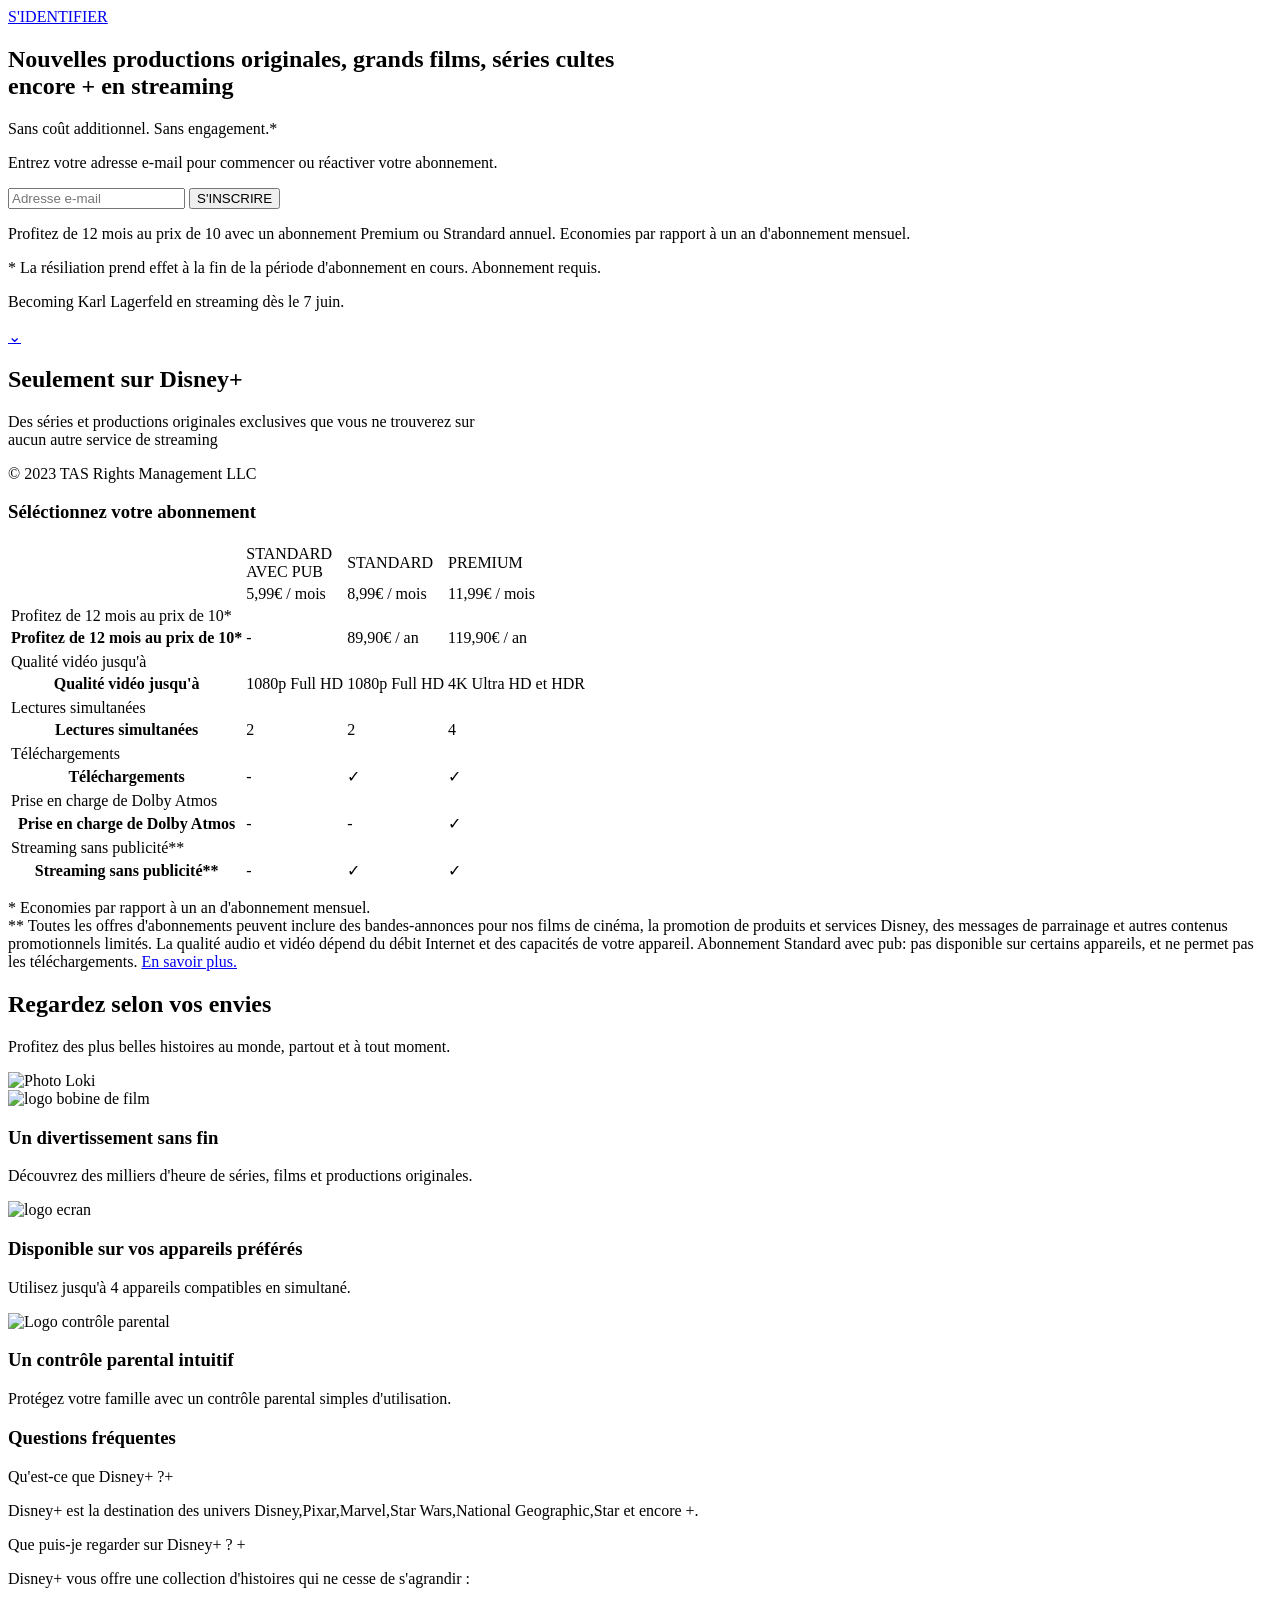
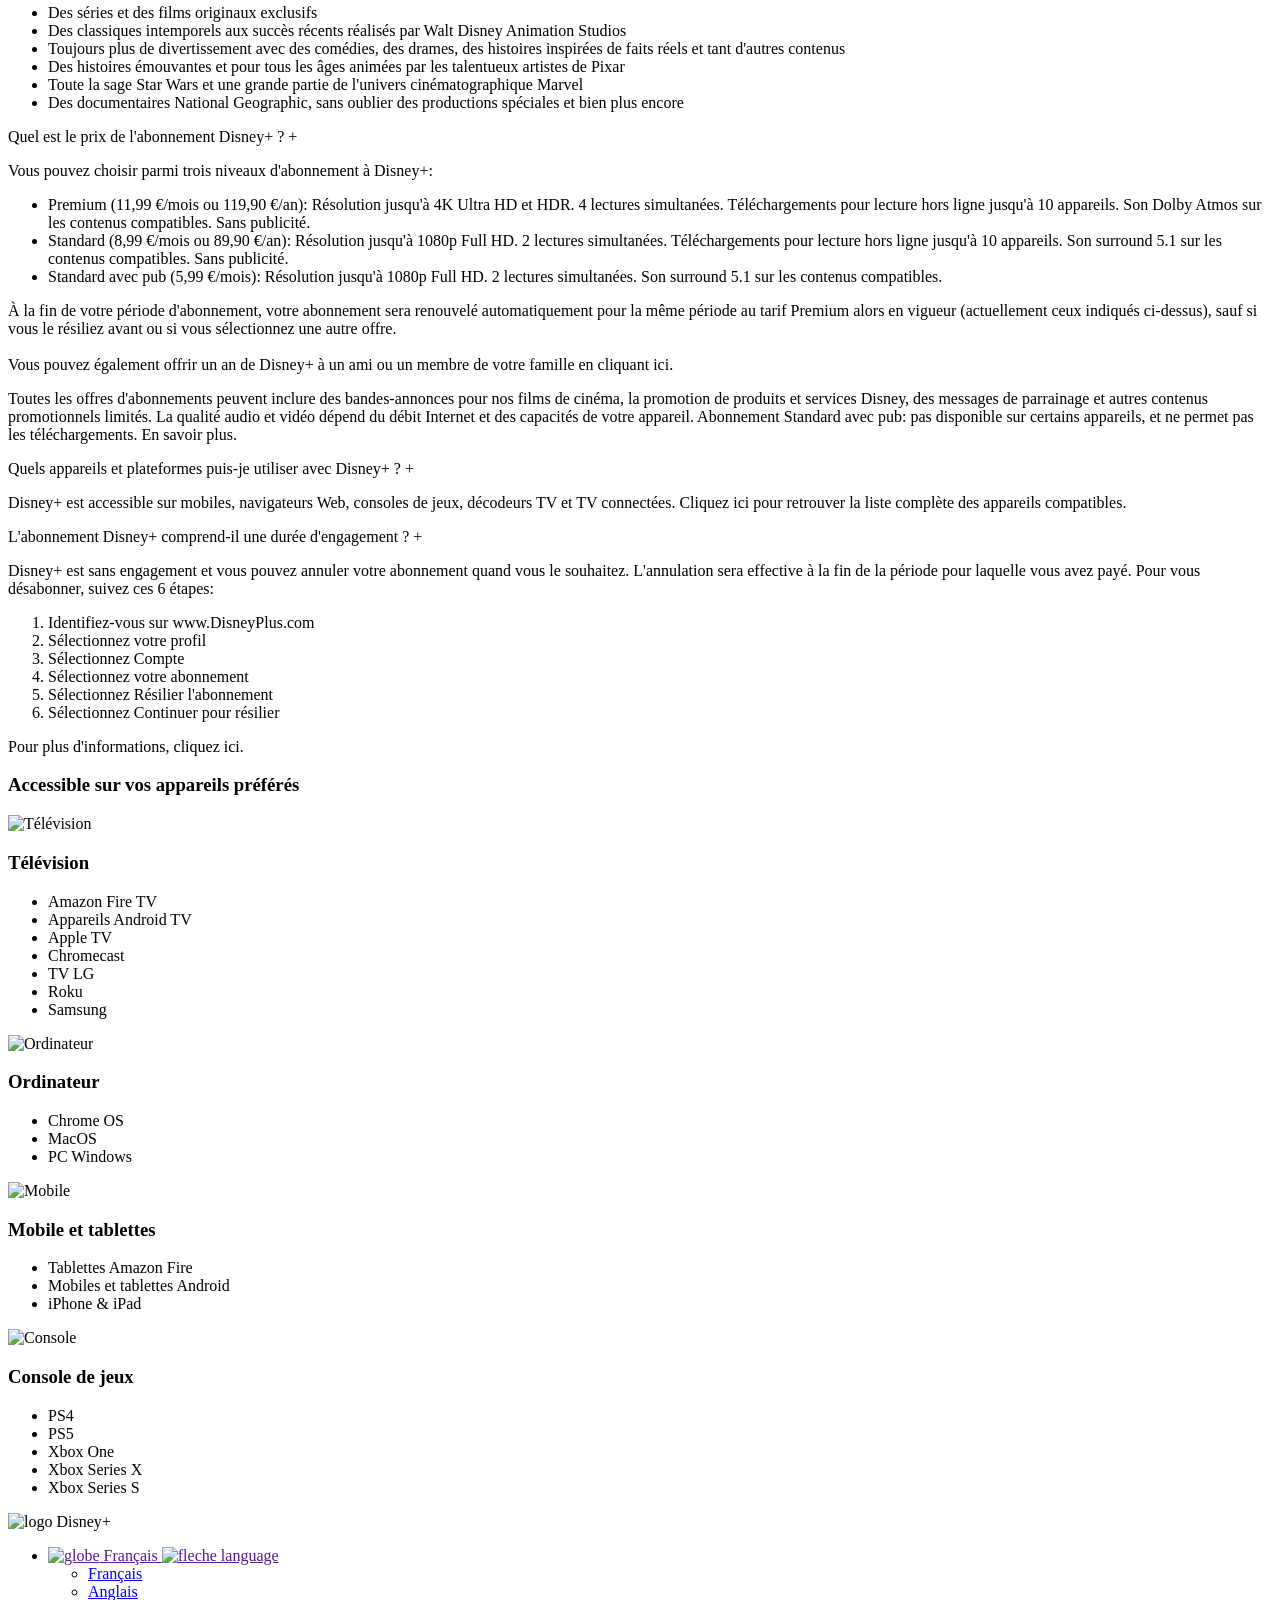
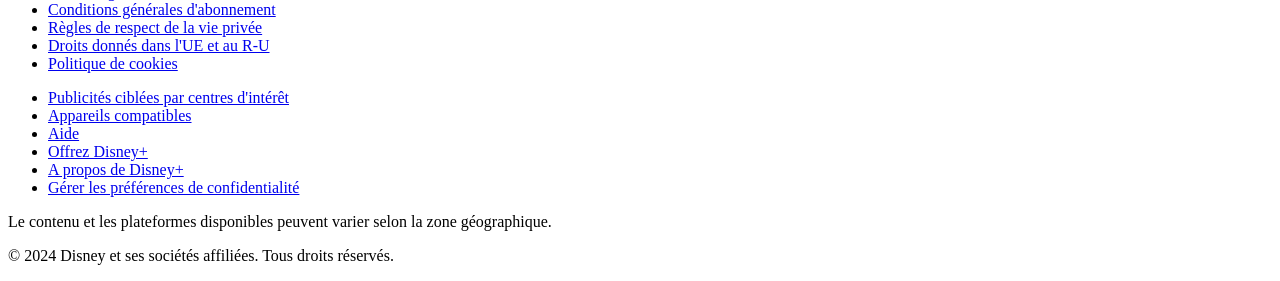
==== index.html @ 27bd2e07 "Add files via upload" ====
<!DOCTYPE html>
<html lang="fr">

<head>
    <meta charset="UTF-8">
    <meta name="viewport" content="width=device-width, initial-scale=1.0">
    <link rel="stylesheet" href="./css/normalize.css">
    <link rel="stylesheet" href="./css/style.css">
    <link rel="icon" href="./img/favicon-v2.ico" type="image/x-icon">
    <title>Disney+</title>
</head>

<body>
    <!-- ========================================
         SECTION PAGE D'ACCUEIL
         ======================================== -->
    <section class="page_accueil">
        <header class="header_disney">
            <a href="https://www.disneyplus.com/identity/login/enter-email" class="btn_identification">S'IDENTIFIER</a>
        </header>
        <div class="texte_central">
            <h1>Nouvelles productions originales, grands films, séries cultes <br> encore + en streaming</h1>
            <p class="engagement">Sans coût additionnel. Sans engagement.*</p>
            <p class="instruction">Entrez votre adresse e-mail pour commencer ou réactiver votre abonnement.</p>
            <form class="formulaire">
                <input type="email" name="champ_mail" id="id_mail" placeholder="Adresse e-mail" required>
                <button type="submit" class="btn_incription">S'INSCRIRE</button>
            </form>
            <p class="offre">Profitez de 12 mois au prix de 10 avec un abonnement Premium ou Strandard annuel.
                Economies
                par
                rapport à un an d'abonnement mensuel.</p>
            <div>
                <p class="note_bas">* La résiliation prend effet à la fin de la période d'abonnement en cours.
                    Abonnement requis.</p>
                <p class="note_bas">Becoming Karl Lagerfeld en streaming dès le 7 juin.</p>
            </div>

            <div class="fleche"><a href="#disney">⌄</a></div>
        </div>

    </section>

    <!-- ========================================
         SECTION DISNEY
         ======================================== -->
    <section class="section_disney" id="disney">
        <div class="div_disney">
            <h2>Seulement sur Disney+</h2>
            <p class="text_disney">Des séries et productions originales exclusives que vous ne trouverez sur <br>aucun
                autre
                service de
                streaming</p>
            <p class="copy">© 2023 TAS Rights Management LLC</p>
            <p class="img_tel"></p>
        </div>
    </section>

    <!-- ========================================
         SECTION ABONNEMENTS
         ======================================== -->
    <section class="abonnement">
        <div class="container_abonnement">
            <h3 class="titre_abonnement">Séléctionnez votre abonnement</h3>
            <div class="tableau_abonnement">
                <table>
                    <tbody>
                        <tr class="bouton_tel">
                            <th></th>
                            <td>STANDARD <br> AVEC PUB</td>
                            <td>STANDARD</td>
                            <td class="pre fin">PREMIUM</td>
                        </tr>
                        <tr class="prix_tel">
                            <th></th>
                            <td>5,99€ / mois</td>
                            <td>8,99€ / mois</td>
                            <td>11,99€ / mois</td>
                        </tr>
                        <tr class="text_abo_tel">
                            <td colspan="3">Profitez de 12 mois au prix de 10*</td>
                        </tr>
                        <tr>
                            <th>Profitez de 12 mois au prix de 10*</th>
                            <td class="trait">-</td>
                            <td class="prix">89,90€ / an</td>
                            <td class="prix fin">119,90€ / an</td>
                        </tr>

                        <tr>
                        <tr class="text_abo_tel">
                            <td colspan="3">Qualité vidéo jusqu'à</td>
                        </tr>
                        <th>Qualité vidéo jusqu'à</th>
                        <td>1080p Full HD</td>
                        <td>1080p Full HD</td>
                        <td class="fin">4K Ultra HD et HDR</td>
                        </tr>
                        <tr>
                        <tr class="text_abo_tel">
                            <td colspan="3">Lectures simultanées</td>
                        </tr>
                        <th>Lectures simultanées</th>
                        <td>2</td>
                        <td>2</td>
                        <td class="fin">4</td>
                        </tr>
                        <tr>
                        <tr class="text_abo_tel">
                            <td colspan="3">Téléchargements</td>
                        </tr>
                        <th>Téléchargements</th>
                        <td class="trait">-</td>
                        <td class="coche">✓</td>
                        <td class="coche fin">✓</td>
                        </tr>
                        <tr>
                        <tr class="text_abo_tel">
                            <td colspan="3">Prise en charge de Dolby Atmos</td>
                        </tr>
                        <th>Prise en charge de Dolby Atmos</th>
                        <td class="trait">-</td>
                        <td class="trait">-</td>
                        <td class="coche fin">✓</td>
                        </tr>
                        <tr>
                        <tr class="text_abo_tel">
                            <td colspan="3">Streaming sans publicité**</td>
                        </tr>
                        <th>Streaming sans publicité**</th>
                        <td class="trait">-</td>
                        <td class="coche">✓</td>
                        <td class="coche fin">✓</td>
                        </tr>
                    </tbody>
                </table>
            </div>
            <div class="note_bas_tableau">
                <p>* Economies par rapport à un an d'abonnement mensuel.<br>** Toutes les offres d'abonnements peuvent
                    inclure des bandes-annonces pour nos films de cinéma, la
                    promotion de produits et services Disney, des messages de parrainage et autres contenus
                    promotionnels limités. La qualité audio et vidéo dépend du débit Internet et des capacités de votre
                    appareil. Abonnement Standard avec pub: pas disponible sur certains appareils, et ne permet pas les
                    téléchargements. <a
                        href="https://help.disneyplus.com/?utm_source=disneyplus&utm_medium=web&utm_campaign=EMEA-comp-chart&utm_content=home-page">En
                        savoir plus.</a></p>
            </div>
        </div>
    </section>

    <!-- ========================================
         SECTION PUBLICITÉ & BÉNÉFICES
         ======================================== -->
    <section class="pub">
        <h2>Regardez selon vos envies</h2>
        <p>Profitez des plus belles histoires au monde, partout et à tout moment.</p>
        <div class="image_pub"><img src="./img/original.jpeg" alt="Photo Loki"></div>
        <div class="benef_ligne">
            <div class="benef_item">
                <img src="./img/logo-bobine-film.png" alt="logo bobine de film">
                <h3>Un divertissement sans fin</h3>
                <p>Découvrez des milliers d'heure de séries, films et productions originales.</p>
            </div>
            <div class="benef_item">
                <img src="./img/logo-ecran-couleur.png" alt="logo ecran">
                <h3>Disponible sur vos appareils préférés</h3>
                <p>Utilisez jusqu'à 4 appareils compatibles en simultané.</p>
            </div>
            <div class="benef_item">
                <img src="./img/original_9.png" alt="Logo contrôle parental">
                <h3>Un contrôle parental intuitif</h3>
                <p>Protégez votre famille avec un contrôle parental simples d'utilisation.</p>
            </div>
        </div>
    </section>

    <!-- ========================================
         SECTION FAQ
         ======================================== -->
    <section class="faq">
        <h3>Questions fréquentes</h3>
        <div class="contenu_faq">
            <div class="faq_item">
                <p class="faq_question">Qu'est-ce que Disney+ ?<span class="icon">+</span></p>
                <div class="faq_reponse">
                    <p>Disney+ est la destination des univers Disney,Pixar,Marvel,Star Wars,National
                        Geographic,Star et encore +.</p>
                </div>
            </div>
            <div class="faq_item">
                <p class="faq_question">Que puis-je regarder sur Disney+ ? <span class="icon">+</span></p>
                <div class="faq_reponse">
                    <p>Disney+ vous offre une collection d'histoires qui ne cesse de s'agrandir :</p>
                    <ul>
                        <li>Des séries et des films originaux exclusifs</li>
                        <li>Des classiques intemporels aux succès récents réalisés par Walt Disney Animation Studios
                        </li>
                        <li>Toujours plus de divertissement avec des comédies, des drames, des histoires inspirées de
                            faits
                            réels et tant d'autres contenus</li>
                        <li>Des histoires émouvantes et pour tous les âges animées par les talentueux artistes de Pixar
                        </li>
                        <li>Toute la sage Star Wars et une grande partie de l'univers cinématographique Marvel</li>
                        <li>Des documentaires National Geographic, sans oublier des productions spéciales et bien plus
                            encore</li>
                    </ul>
                </div>
            </div>
            <div class="faq_item">
                <p class="faq_question">Quel est le prix de l'abonnement Disney+ ? <span class="icon">+</span></p>
                <div class="faq_reponse">
                    <p>Vous pouvez choisir parmi trois niveaux d'abonnement à Disney+:</p>
                    <ul>
                        <li>Premium (11,99 €/mois ou 119,90 €/an): Résolution jusqu'à 4K Ultra HD et HDR. 4 lectures
                            simultanées. Téléchargements pour lecture hors ligne jusqu'à 10 appareils. Son Dolby Atmos
                            sur
                            les
                            contenus compatibles. Sans publicité.</li>
                        <li>Standard (8,99 €/mois ou 89,90 €/an): Résolution jusqu'à 1080p Full HD. 2 lectures
                            simultanées.
                            Téléchargements pour lecture hors ligne jusqu'à 10 appareils. Son surround 5.1 sur les
                            contenus
                            compatibles. Sans publicité.</li>
                        <li>Standard avec pub (5,99 €/mois): Résolution jusqu'à 1080p Full HD. 2 lectures simultanées.
                            Son
                            surround 5.1 sur les contenus compatibles.</li>
                    </ul>
                    <p>À la fin de votre période d'abonnement, votre abonnement sera renouvelé automatiquement pour la
                        même
                        période au tarif Premium alors en vigueur (actuellement ceux indiqués ci-dessus), sauf si vous
                        le
                        résiliez avant ou si vous sélectionnez une autre offre. <br><br>Vous pouvez également offrir un
                        an de Disney+ à un ami ou un membre de votre famille en cliquant
                        ici.</p>
                    <p class="disclaimer">Toutes les offres d'abonnements peuvent inclure des bandes-annonces pour nos
                        films de cinéma, la promotion de produits et services Disney, des messages de parrainage et
                        autres contenus promotionnels limités. La qualité audio et vidéo dépend du débit Internet et des
                        capacités de votre appareil.
                        Abonnement Standard avec pub: pas disponible sur certains appareils, et ne permet pas les
                        téléchargements. En savoir plus.</p>
                </div>
            </div>
            <div class="faq_item">
                <p class="faq_question">Quels appareils et plateformes puis-je utiliser avec Disney+ ? <span
                        class="icon">+</span></p>
                <div class="faq_reponse">
                    <p>Disney+ est accessible sur mobiles, navigateurs Web, consoles de jeux, décodeurs TV et TV
                        connectées. Cliquez ici pour retrouver la liste complète des appareils compatibles.</p>
                </div>
            </div>
            <div class="faq_item">
                <p class="faq_question">L'abonnement Disney+ comprend-il une durée d'engagement ? <span
                        class="icon">+</span></p>
                <div class="faq_reponse">
                    <p>Disney+ est sans engagement et vous pouvez annuler votre abonnement quand vous le souhaitez.
                        L'annulation sera effective à la fin de la période pour laquelle vous avez payé. Pour vous
                        désabonner, suivez ces 6 étapes:</p>
                    <ol>
                        <li>Identifiez-vous sur www.DisneyPlus.com</li>
                        <li>Sélectionnez votre profil</li>
                        <li>Sélectionnez Compte</li>
                        <li>Sélectionnez votre abonnement</li>
                        <li>Sélectionnez Résilier l'abonnement</li>
                        <li>Sélectionnez Continuer pour résilier</li>
                    </ol>
                    <p>Pour plus d'informations, cliquez ici.</p>
                </div>
            </div>
        </div>
    </section>

    <!-- ========================================
         SECTION APPAREILS COMPATIBLES
         ======================================== -->
    <section class="appareil">
        <h3>Accessible sur vos appareils préférés</h3>
        <div class="appareil_container">
            <div class="appareil_item">
                <img src="./img/logo-television.png" alt="Télévision" class="appareil_icon">
                <h3>Télévision</h3>
                <ul>
                    <li>Amazon Fire TV</li>
                    <li>Appareils Android TV</li>
                    <li>Apple TV</li>
                    <li>Chromecast</li>
                    <li>TV LG</li>
                    <li>Roku</li>
                    <li>Samsung</li>
                </ul>
            </div>
            <div class="appareil_item">
                <img src="./img/logo-ecran-ordinateur.png" alt="Ordinateur" class="appareil_icon">
                <h3>Ordinateur</h3>
                <ul>
                    <li>Chrome OS</li>
                    <li>MacOS</li>
                    <li>PC Windows</li>
                </ul>
            </div>
            <div class="appareil_item">
                <img src="./img/logo-tablet.png" alt="Mobile" class="appareil_icon">
                <h3>Mobile et tablettes</h3>
                <ul>
                    <li>Tablettes Amazon Fire</li>
                    <li>Mobiles et tablettes Android</li>
                    <li>iPhone & iPad</li>
                </ul>
            </div>
            <div class="appareil_item">
                <img src="./img/logo-manette.png" alt="Console" class="appareil_icon">
                <h3>Console de jeux</h3>
                <ul>
                    <li>PS4</li>
                    <li>PS5</li>
                    <li>Xbox One</li>
                    <li>Xbox Series X</li>
                    <li>Xbox Series S</li>
                </ul>
            </div>
        </div>
    </section>

    <!-- ========================================
         FOOTER
         ======================================== -->
    <footer>
        <div class="footer_container">
            <div class="footer_logo">
                <img src="./img/grand-logo-disney-plus.png" alt="logo Disney+" class="logo_disney_bas">
            </div>
            <div class="footer_liens">
                <ul>
                    <li class="language_item"><a href="" class="language_toggle">
                            <img src="./img/logo-planete.svg" alt="globe " class="planete"> Français
                            <img src="./img/logo-valide-noir.svg" alt="fleche language" class="arrow_language">
                        </a>
                        <ul class="language_liste">
                            <li><a href="./index.html">Français</a></li>
                            <li><a href="./index_en.html">Anglais</a></li>
                        </ul>
                    </li>
                    <li> <a href="https://www.disneyplus.com/fr-fr/legal/conditions-g%C3%A9n%C3%A9rales-d'abonnement">Conditions
                            générales d'abonnement</a></li>
                    <li> <a href="https://www.disneyplus.com/fr-fr/legal/r%C3%A8gles-de-respect-de-la-vie-priv%C3%A9e">Règles
                            de respect de la vie privée</a></li>
                    <li>
                        <a href="https://www.disneyplus.com/fr-fr/legal/droits-donn%C3%A9es-dans-l'ue-et-au-r-u">Droits
                            donnés dans l'UE et au R-U </a>
                    </li>
                    <li> <a href="https://www.disneyplus.com/fr-fr/legal/politique-de-cookies">Politique de cookies</a>
                    </li>

                </ul>
                <ul>
                    <li><a href="#">Publicités ciblées par centres d'intérêt</a></li>
                    <li><a
                            href="https://help.disneyplus.com/article/disneyplus-devices-supported/?utm_source=disneyplus&utm_medium=web&utm_campaign=unauthenticated-site-footer&utm_content=supported-devices">Appareils
                            compatibles</a></li>
                    <li> <a
                            href="https://help.disneyplus.com/?utm_source=disneyplus&utm_medium=web&utm_campaign=unauthenticated-site-footer&utm_content=home-page">Aide</a>
                    </li>
                    <li> <a href="https://www.disneyplus.com/fr-fr/welcome/gift-subscription">Offrez Disney+</a></li>
                    <li><a
                            href="https://help.disneyplus.com/article/disneyplus-introduction?utm_source=disneyplus&utm_medium=web&utm_campaign=unauthenticated-site-footer&utm_content=introduction">A
                            propos de Disney+</a></li>
                    <li><a href="https://www.disneyplus.com/fr-fr">Gérer les préférences de confidentialité</a></li>
                </ul>
            </div>
            <div class="copyright">
                <p>Le contenu et les plateformes disponibles peuvent varier selon la zone géographique.</p>
                <p>© 2024 Disney et ses sociétés affiliées. Tous droits réservés.</p>
            </div>
        </div>
    </footer>

    <!-- ========================================
         SCRIPTS
         ======================================== -->
    <script src="./js/faq.js"></script>
</body>

</html>
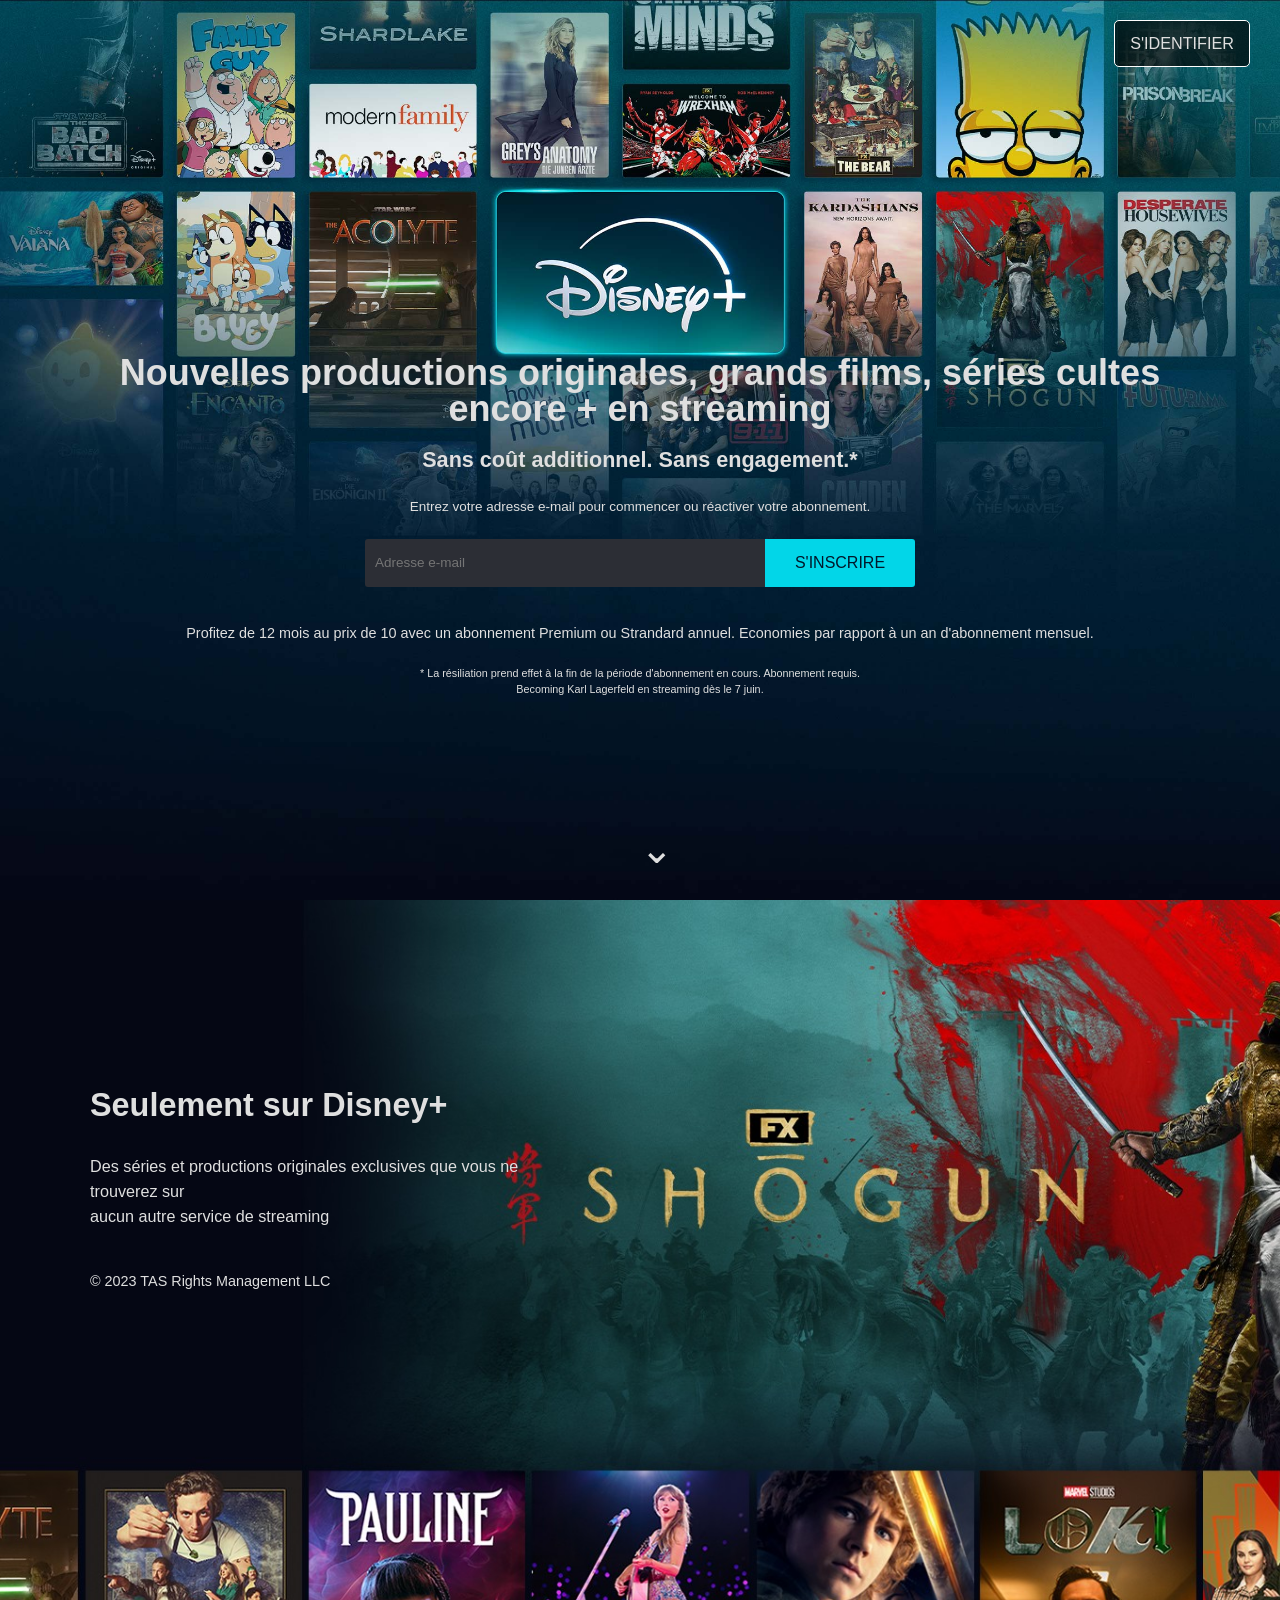
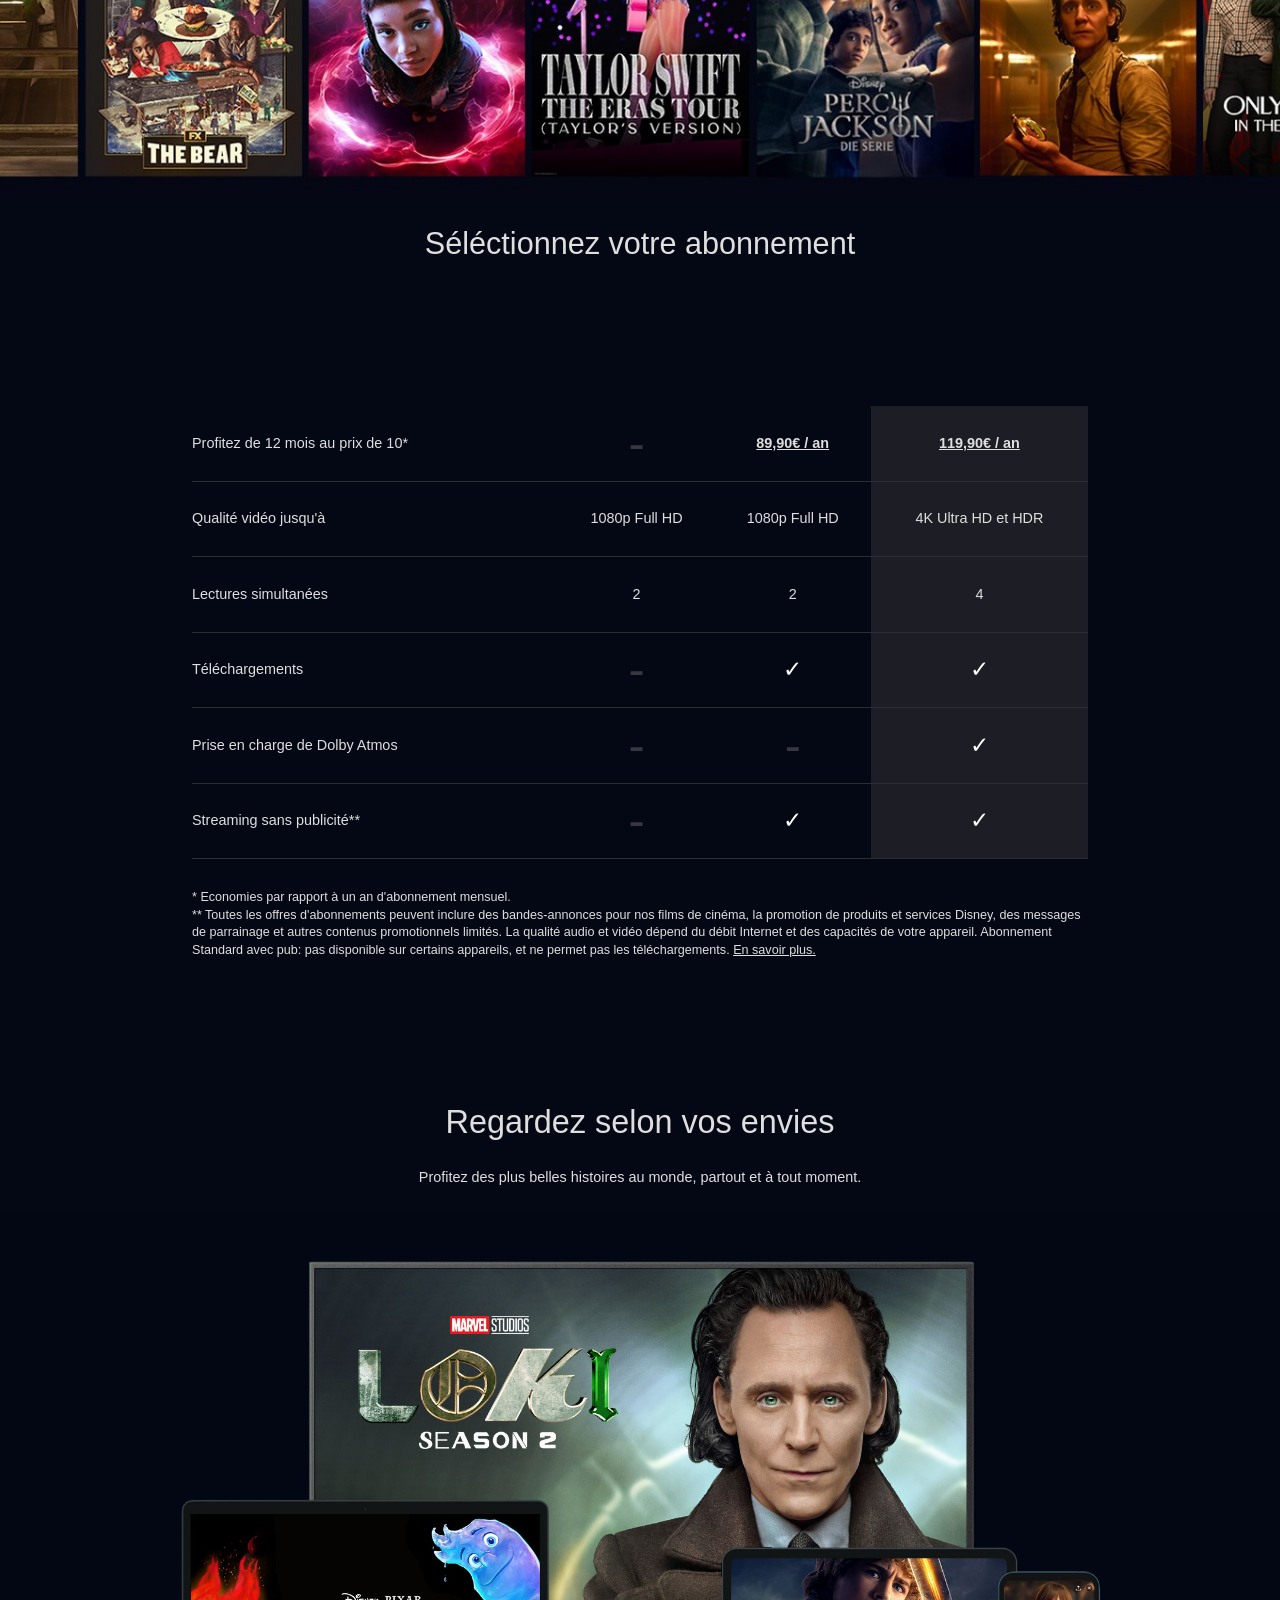
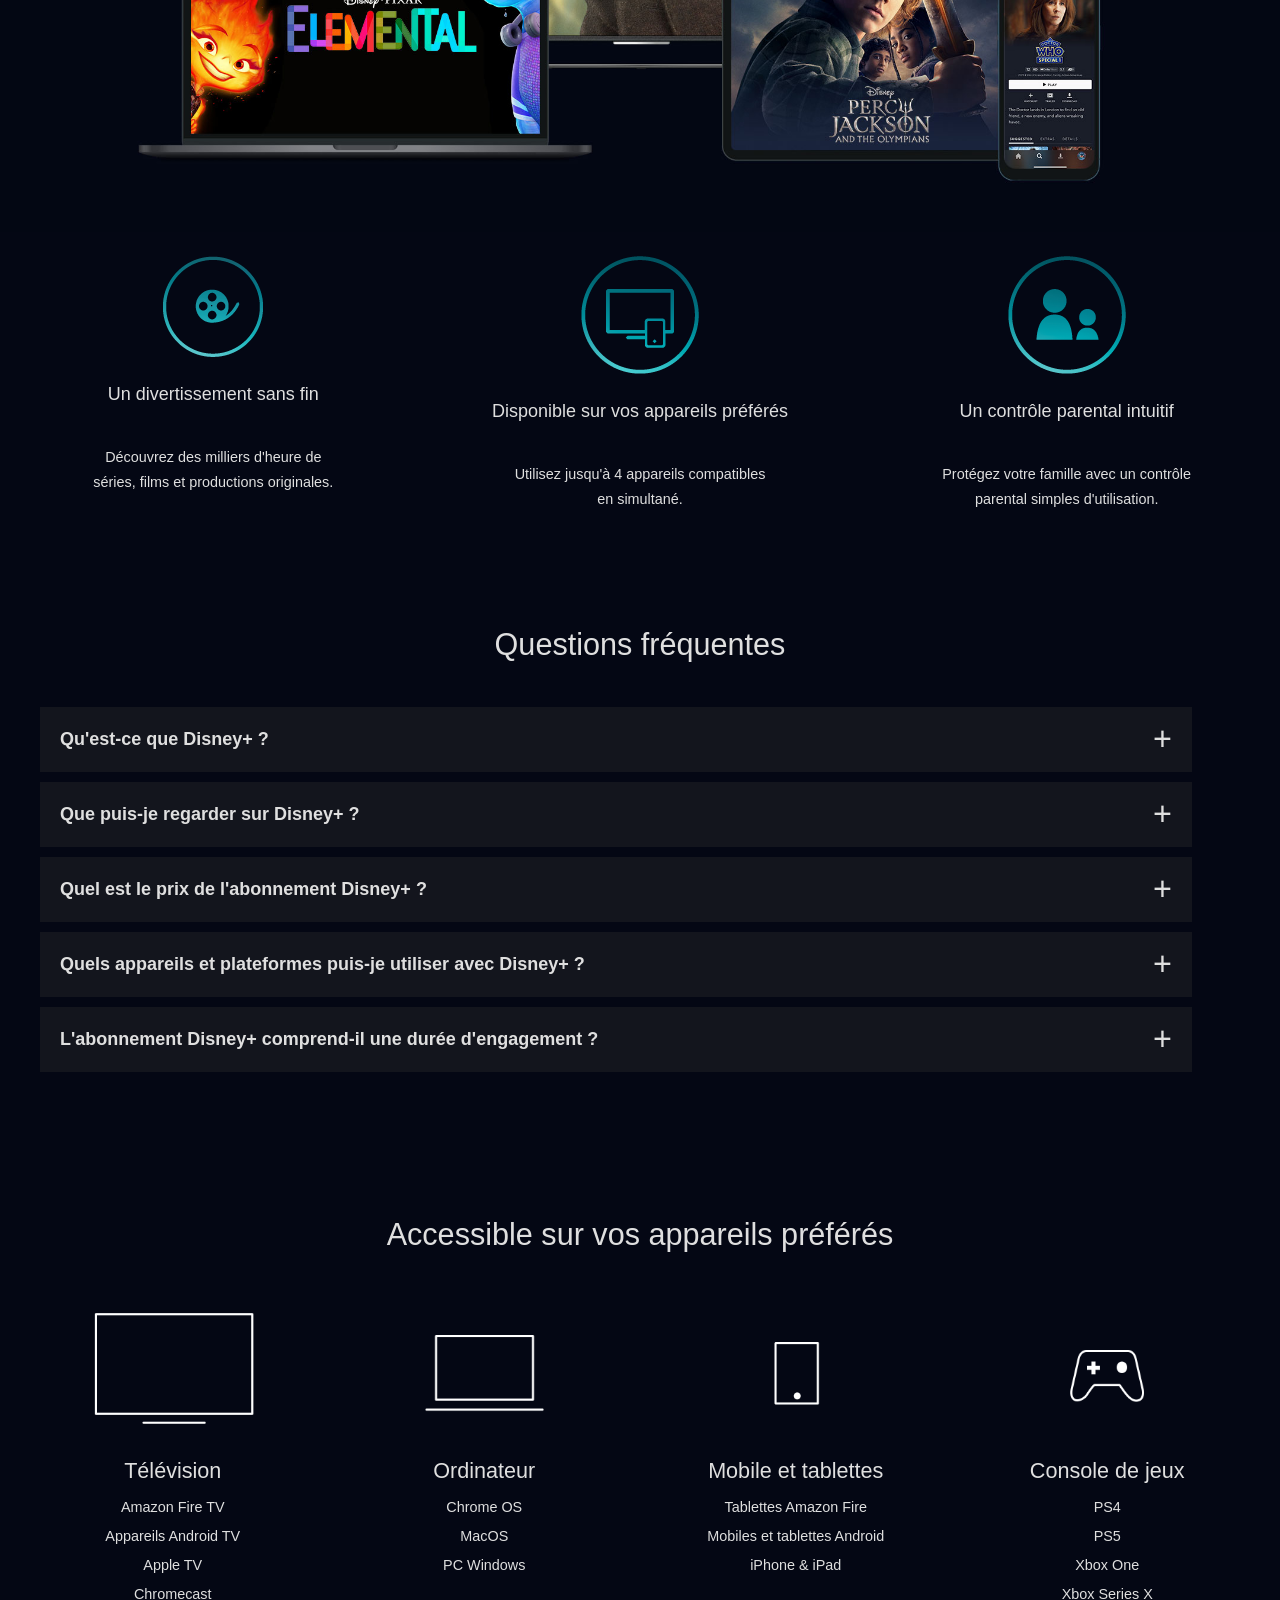
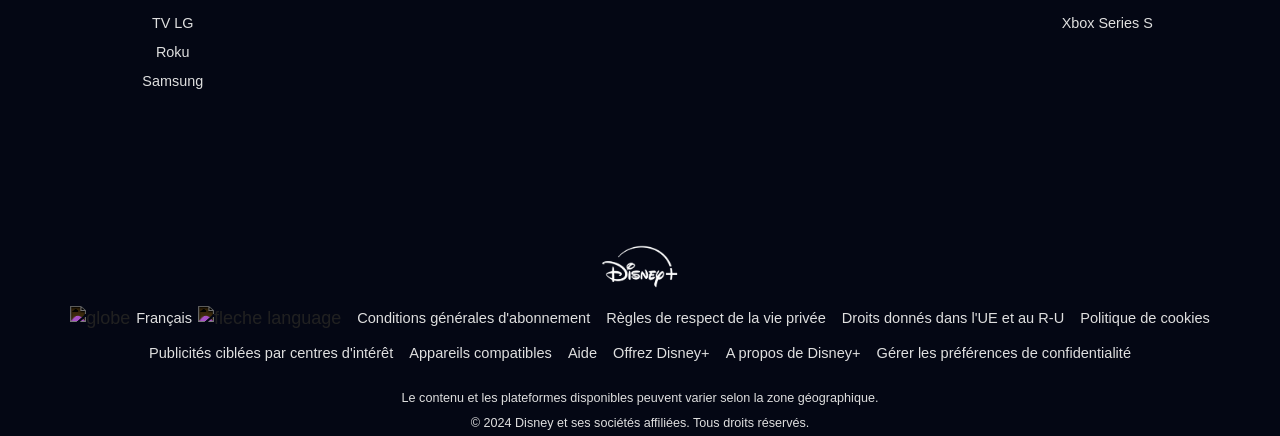
==== commit 8024580f: "Update index.html" ====
--- a/index.html
+++ b/index.html
@@ -66,7 +66,6 @@
                 <table>
                     <tbody>
                         <tr class="bouton_tel">
-                            <th></th>
                             <td>STANDARD <br> AVEC PUB</td>
                             <td>STANDARD</td>
                             <td class="pre fin">PREMIUM</td>
@@ -379,4 +378,4 @@
     <script src="./js/faq.js"></script>
 </body>
 
-</html>+</html>
--- a/css/style.css
+++ b/css/style.css
@@ -0,0 +1,1067 @@
+/* ========================================
+   STYLES GÉNÉRAUX
+   ======================================== */
+
+* {
+  font-family: Inspire, sans-serif;
+  font-style: normal;
+  font-weight: 400;
+  color: rgb(223, 223, 223);
+  font-size: 18px;
+  line-height: 25px;
+}
+
+*,
+*::before,
+*::after {
+  box-sizing: border-box;
+}
+
+html,
+body {
+  width: 100%;
+  overflow-x: hidden;
+}
+
+body {
+  background-color: #040714;
+  margin: 0;
+}
+
+/* ========================================
+   HEADER & NAVIGATION
+   ======================================== */
+
+.header_disney {
+  display: flex;
+  justify-content: flex-end;
+  padding: 20px 30px;
+}
+
+#id_mail {
+  padding: 10px;
+  height: 48px;
+  width: 400px;
+  border: none;
+  border-radius: 3px 0 0 3px;
+  font-size: 0.75em;
+  background-color: #2c2e35;
+  margin: 0;
+}
+
+.btn_identification {
+  text-decoration: none;
+  background-color: #040404ac;
+  display: inline-block;
+  padding: 10px 15px;
+  border: 1px solid white;
+  border-radius: 5px;
+  font-size: 0.9em;
+}
+
+/* ========================================
+   PAGE D'ACCUEIL
+   ======================================== */
+
+.page_accueil {
+  background-image: url(../img/original_2.jpeg);
+  background-size: cover;
+  background-repeat: no-repeat;
+  background-position: center;
+  min-height: 100vh;
+  position: relative;
+  background-color: rgba(0, 0, 0, 0.4);
+  display: flex;
+  flex-direction: column;
+}
+
+.texte_central {
+  display: flex;
+  flex-direction: column;
+  justify-content: center;
+  align-items: center;
+  text-align: center;
+  padding: 0 20px;
+  margin-top: 70px;
+  flex: 1;
+}
+
+.texte_central h1 {
+  font-size: 2em;
+  font-weight: 600;
+  line-height: 1em;
+  margin: 0;
+}
+
+.engagement {
+  font-size: 1.2em;
+  margin-top: 20px;
+  font-weight: 600;
+}
+
+.instruction {
+  font-size: 0.75em;
+  font-weight: 200;
+  margin: 0;
+  padding: 0;
+}
+
+.formulaire {
+  display: flex;
+  flex-direction: row;
+  gap: 0;
+  justify-content: center;
+  align-items: stretch;
+  flex-wrap: nowrap;
+  width: min(92%, 640px);
+  margin: 20px auto;
+}
+
+#id_mail {
+  padding: 10px;
+  height: 48px;
+  width: 100%;
+  max-width: 400px;
+  min-width: 0;
+  flex: 1 1 auto;
+  border: none;
+  border-radius: 3px 0 0 3px;
+  font-size: 0.75em;
+  background-color: #2c2e35;
+  margin: 0;
+}
+
+.btn_incription {
+  background-color: #02d6e8;
+  border: none;
+  font-size: 16px;
+  color: #02172a;
+  padding: 8px 30px;
+  white-space: nowrap;
+  font-weight: 450;
+  border-radius: 0 3px 3px 0;
+  margin: 0;
+  cursor: pointer;
+}
+
+.offre {
+  font-size: 0.8em;
+  font-weight: 200;
+}
+
+.note_bas {
+  font-size: 0.6em;
+  line-height: 0.4em;
+  font-weight: 100;
+}
+
+.fleche {
+  position: absolute;
+  left: 50%;
+  bottom: 30px;
+}
+
+.fleche a {
+  font-size: 2.2em;
+  text-decoration: none;
+}
+
+.fleche:hover {
+  animation: bounce 3s infinite;
+}
+
+@keyframes bounce {
+
+  0%,
+  100% {
+    transform: translateY(0);
+  }
+
+  50% {
+    transform: translateY(10px);
+  }
+}
+
+/* ========================================
+   SECTION DISNEY
+   ======================================== */
+
+.section_disney {
+  background-image: url(../img/original_4.jpeg);
+  background-size: cover;
+  background-repeat: no-repeat;
+  background-position: center;
+  min-height: 100vh;
+  position: relative;
+  display: flex;
+  align-items: center;
+}
+
+.section_disney h2 {
+  text-align: left;
+  margin: 0;
+  font-size: 1.8em;
+  line-height: 1.1;
+  font-weight: bold;
+  margin-bottom: 30px;
+}
+
+.text_disney {
+  font-size: 0.9em;
+  font-weight: 100;
+  margin: 0;
+  padding: 0;
+}
+
+.copy {
+  font-size: 0.8em;
+  font-weight: 100;
+  margin-top: 40px;
+}
+
+.div_disney {
+  max-width: 600px;
+  padding: 0 50px;
+  transform: translate(40px, -150px);
+}
+
+/* ========================================
+   TABLEAU DES ABONNEMENTS
+   ======================================== */
+
+.titre_abonnement {
+  text-align: center;
+  font-size: 1.7em;
+  margin-bottom: 150px;
+}
+
+.bouton_tel,
+.prix_tel {
+  display: none;
+}
+
+.text_abo_tel {
+  display: none;
+}
+
+table,
+td {
+  border-bottom: 1px solid #2c2e35;
+  border-collapse: collapse;
+
+  text-align: center;
+  font-weight: 200;
+  font-size: 0.8em;
+  margin: 0 auto;
+}
+
+th {
+  border-bottom: 1px solid #2c2e35;
+  border-collapse: collapse;
+  font-weight: 200;
+  font-size: 0.8em;
+  text-align: left;
+}
+
+table,
+tbody,
+td,
+th {
+  padding: 25px 0px;
+}
+
+table {
+  width: 70%;
+}
+
+.fin {
+  background-color: #292a2ea9;
+}
+
+.prix {
+  font-weight: bold;
+  text-decoration: underline;
+}
+
+.trait {
+  font-size: 2.7em;
+  color: #37383f;
+}
+
+.coche {
+  font-size: 1.3em;
+  color: #ffffff;
+}
+
+.note_bas_tableau {
+  text-align: left;
+  width: 70%;
+  margin: 0 auto;
+  margin-bottom: 150px;
+}
+
+.note_bas_tableau p {
+  font-size: 0.7em;
+  font-weight: 100;
+  line-height: 1.4em;
+  margin: 0;
+  padding: 0;
+  margin-top: 30px;
+}
+
+.note_bas_tableau p+p {
+  margin-top: 8px;
+}
+
+.note_bas_tableau p a {
+  font-size: 1em;
+  line-height: inherit;
+  font-weight: inherit;
+}
+
+/* ========================================
+   SECTION PUBLICITÉ & BÉNÉFICES
+   ======================================== */
+
+.pub {
+  align-items: center;
+  text-align: center;
+  margin-bottom: 100px;
+}
+
+.pub h2 {
+  font-size: 1.8em;
+  margin-bottom: 10px;
+}
+
+.pub p {
+  font-size: 0.8em;
+  font-weight: 100;
+  margin: 0;
+  padding: 20px;
+}
+
+.image_pub {
+  display: flex;
+  justify-content: center;
+  align-items: center;
+}
+
+.image_pub img {
+  margin: 0 auto;
+  height: auto;
+  width: 100%;
+  max-width: 1300px;
+}
+
+.benef_ligne {
+  display: flex;
+  flex-direction: row;
+  justify-content: space-around;
+  align-items: flex-start;
+  flex-wrap: wrap;
+  height: auto;
+  padding-top: 24px;
+}
+
+.benef_item {
+  text-align: center;
+  width: 300px;
+}
+
+/* ========================================
+   SECTION FAQ
+   ======================================== */
+
+.faq {
+  margin-bottom: 150px;
+}
+
+.faq h3 {
+  text-align: center;
+  font-size: 1.7em;
+  font-weight: 400;
+  margin-bottom: 50px;
+}
+
+.contenu_faq .faq_item {
+  background-color: #13151d;
+  margin: 0 0 10px 40px;
+  width: 90%;
+}
+
+.contenu_faq p {
+  padding: 20px;
+  margin: 0;
+  display: flex;
+  justify-content: space-between;
+  align-items: center;
+}
+
+.contenu_faq .faq_question {
+  cursor: pointer;
+}
+
+.contenu_faq .faq_reponse {
+  display: none;
+  margin-top: 0;
+  padding-top: 0px;
+  line-height: 1.5;
+  background-color: transparent;
+  padding-bottom: 10px;
+}
+
+.contenu_faq .faq_reponse p {
+  font-size: 0.85em;
+  margin: 0;
+  padding: 5 20px;
+}
+
+.faq_question {
+  font-weight: 600;
+  font-size: 1em;
+}
+
+.contenu_faq .faq_reponse li {
+  font-size: 0.85em;
+  padding: 5px;
+  margin-left: 30px;
+}
+
+.contenu_faq .faq_reponse .disclaimer {
+  font-size: 0.6em;
+  line-height: 1.45;
+}
+
+.contenu_faq .faq_reponse ul {
+  margin: auto;
+}
+
+.contenu_faq .faq_item.active .faq_reponse {
+  display: block;
+}
+
+.contenu_faq .faq_item.active .faq_question {
+  padding-bottom: 8px;
+}
+
+.contenu_faq .icon {
+  margin-left: 16px;
+  font-size: 1.8em;
+}
+
+.contenu_faq .faq_item.active .icon {
+  font-size: 1.9em;
+  line-height: 1;
+  display: inline-block;
+  transform: scaleX(1.6);
+}
+
+/* ========================================
+   SECTION APPAREILS
+   ======================================== */
+
+.appareil {
+  margin-bottom: 150px;
+}
+
+.appareil h3 {
+  text-align: center;
+  font-size: 1.7em;
+  font-weight: 400;
+  margin-bottom: 50px;
+}
+
+.appareil ul {
+  list-style: none;
+  margin: 0;
+  padding: 0;
+}
+
+.appareil li {
+  text-align: center;
+  font-size: 0.8em;
+  margin: 0;
+  padding: 0;
+  font-weight: 100;
+}
+
+.appareil_item {
+  display: flex;
+  flex-direction: column;
+  align-items: center;
+  text-align: center;
+}
+
+.appareil_item h3 {
+  text-align: center;
+  margin: 0 auto 12px;
+  font-size: 1.2em;
+}
+
+.appareil_item ul {
+  width: 100%;
+  margin: 0;
+  padding: 0;
+  display: flex;
+  flex-direction: column;
+  align-items: center;
+  gap: 4px;
+}
+
+.appareil_container {
+  display: grid;
+  grid-template-columns: repeat(auto-fit, minmax(350px, 1fr));
+  gap: 50px;
+  width: 95%;
+  max-width: 1600px;
+  margin: 0 auto;
+}
+
+.appareil_icon {
+  width: 100%;
+  height: auto;
+  margin: 0 auto 20px;
+}
+
+/* ========================================
+   FOOTER
+   ======================================== */
+
+.logo_disney_bas {
+  width: 120px;
+}
+
+.footer_logo {
+  text-align: center;
+}
+
+.footer_logo img {
+  width: 80px;
+}
+
+.footer_liens>ul {
+  list-style: none;
+  display: flex;
+  flex-wrap: nowrap;
+  justify-content: center;
+  gap: 16px;
+  margin: 10px auto;
+  padding: 0;
+}
+
+.footer_liens li,
+.footer_liens a {
+  font-size: 0.9em;
+  font-weight: 100;
+}
+
+.footer_liens a {
+  text-decoration: none;
+  display: flex;
+  align-items: center;
+  gap: 6px;
+}
+
+.language_item {
+  position: relative;
+}
+
+.language_liste {
+  display: none;
+  position: absolute;
+  top: 100%;
+  left: 0;
+  margin: 0;
+  padding: 8px 30px;
+  list-style: none;
+  background-color: #040714;
+  border: 1px solid #2c2e35;
+  z-index: 10;
+  flex-direction: column;
+  gap: 6px;
+}
+
+.language_liste a {
+  white-space: nowrap;
+}
+
+.language_item:has(.planete:hover) .language_liste,
+.language_item:has(.language_liste:hover) .language_liste {
+  display: flex;
+}
+
+.language_toggle:hover+.language_liste,
+.language_item:hover .language_liste {
+  display: flex;
+}
+
+.footer_liens a img {
+  height: 24px;
+  width: auto;
+  display: block;
+}
+
+.planete {
+  filter: invert(1);
+}
+
+.arrow_language {
+  filter: invert(1);
+}
+
+.copyright {
+  margin-top: 20px;
+}
+
+.copyright p {
+  text-align: center;
+  font-size: 0.7em;
+  font-weight: 100;
+  margin: 0;
+}
+
+/* ========================================
+   MEDIA QUERIES - TABLETTE (769px - 1024px)
+   ======================================== */
+
+@media (min-width: 769px) and (max-width: 1024px) {
+  .fleche {
+    position: static;
+  }
+
+  table {
+    width: 95%;
+  }
+
+  .texte_central {
+    margin-top: 190px;
+  }
+
+  .section_disney {
+    background-size: 100% auto;
+    background-position: right center;
+    background-color: #040714;
+    min-height: 70vh;
+  }
+
+  .div_disney {
+    margin-top: 170px;
+    max-width: 600px;
+    padding: 0px 250px 0px 0px;
+  }
+
+  .titre_abonnement {
+    margin-bottom: 40px;
+    font-size: 2.5em;
+    font-weight: bold;
+  }
+
+  .bouton_tel,
+  .prix_tel {
+    display: table-row;
+  }
+
+  .bouton_tel>th {
+    border-bottom: transparent;
+  }
+
+  .bouton_tel>td {
+    background-color: #215e66;
+    border-top: 1px solid #2c2e35;
+    border-bottom: transparent;
+    padding: 10px 14px 6px;
+    min-width: 170px;
+    background-clip: content-box;
+    border-radius: 20px;
+    font-size: 0.8em;
+    font-weight: bold;
+  }
+
+  .bouton_tel>.pre {
+    background-color: #02d6e8;
+    color: black;
+    font-weight: 700;
+  }
+
+  .prix_tel>td {
+    border-bottom: 1px solid white;
+    padding-top: 4px;
+  }
+
+  .prix_tel>th {
+    border: transparent;
+  }
+
+  .note_bas_tableau {
+    width: 90%;
+    margin: 0 auto;
+    padding-bottom: 70px;
+  }
+
+  .pub h2 {
+    font-size: 2em;
+    font-weight: bold;
+  }
+
+  .appareil_container {
+    grid-template-columns: repeat(4, 1fr);
+    gap: 16px;
+  }
+
+  .benef_ligne {
+    flex-wrap: nowrap;
+    justify-content: space-around;
+  }
+
+  .benef_item {
+    width: auto;
+    flex: 1;
+    max-width: 280px;
+    font-size: 1.3em;
+    font-weight: bold;
+  }
+
+  .benef_item h3 {
+    font-size: 1.3em;
+    line-height: 1em;
+    font-weight: bold;
+  }
+
+  .faq h3 {
+    margin-top: 0px;
+    font-size: 2.3em;
+    font-weight: bold;
+  }
+
+  .appareil>h3 {
+    margin-top: 0px;
+    font-size: 2em;
+    font-weight: bold;
+  }
+
+  .appareil_item h3 {
+    font-size: 1.5em;
+    font-weight: bold;
+  }
+
+  .footer_liens>ul {
+    flex-wrap: wrap;
+    overflow-x: hidden;
+    justify-content: center;
+  }
+
+  .footer_liens li {
+    white-space: normal;
+  }
+}
+
+/* ========================================
+   MEDIA QUERIES - DESKTOP (1025px et +)
+   ======================================== */
+
+@media (min-width: 1025px) {
+  .appareil_container {
+    grid-template-columns: repeat(4, 1fr);
+    gap: 30px;
+  }
+}
+
+/* ========================================
+   MEDIA QUERIES - MOBILE (max 768px)
+   ======================================== */
+
+@media (max-width: 768px) {
+  .titre_abonnement {
+    font-size: 3em;
+    margin-bottom: 40px;
+    font-weight: bold;
+    line-height: 1em;
+  }
+
+  .texte_central h1,
+  .pub h2,
+  .faq h3,
+  .appareil h3 {
+    font-size: 3em;
+    line-height: 1em;
+    font-weight: bold;
+  }
+
+  .appareil_item {
+    font-size: 1.7em;
+  }
+
+  .appareil_item ul {
+    font-size: 0.7em;
+    font-weight: bold;
+  }
+
+  .benef_item h3 {
+    font-size: 2em;
+    font-weight: bold;
+    line-height: 1.4em;
+  }
+
+  .page_accueil {
+    background-position: center top;
+    background-size: 100%;
+    background-color: #040714;
+  }
+
+  .section_disney {
+    background-image: none !important;
+    background-color: #040714 !important;
+    justify-content: center;
+  }
+
+  .div_disney {
+    transform: none;
+    max-width: 100%;
+    padding: 0 20px;
+    text-align: center;
+  }
+
+  .section_disney h2,
+  .text_disney,
+  .copy {
+    text-align: center;
+  }
+
+  .text_disney br {
+    display: none;
+  }
+
+  .section_disney h2 {
+    font-size: 3em;
+    padding-left: 20px;
+    padding-right: 20px;
+    margin-top: 40px;
+  }
+
+  .section_disney .text_disney {
+    font-size: 2em;
+    line-height: 1.3em;
+  }
+
+  .formulaire {
+    flex-direction: column;
+    gap: 10px;
+    width: min(92%, 460px);
+  }
+
+  #id_mail {
+    max-width: none;
+    box-sizing: border-box;
+    border-radius: 3px;
+    height: auto;
+    min-height: 56px;
+    padding: 14px 12px;
+  }
+
+  .btn_incription {
+    width: 100%;
+    border-radius: 3px;
+    min-height: 56px;
+    padding: 14px 16px;
+  }
+
+  .offre {
+    font-size: 1.4em;
+    line-height: 1.4;
+    margin: 12px auto 0;
+    max-width: min(92%, 660px);
+    text-align: center;
+  }
+
+  .note_bas {
+    font-size: 0.9em;
+    line-height: 1.35;
+    margin: 20px auto 0;
+    max-width: min(92%, 660px);
+    text-align: center;
+  }
+
+  .note_bas+.note_bas {
+    margin-top: 2px;
+  }
+
+  .fleche {
+    position: static;
+    margin-top: 14px;
+  }
+
+  .fleche a {
+    display: inline-block;
+    font-size: 1.8em;
+    line-height: 1;
+  }
+
+  .img_tel {
+    background-image: url(../img/original_3.jpeg);
+    background-size: cover;
+    background-repeat: no-repeat;
+    background-position: center;
+    width: min(100%, 560px);
+    height: 450px;
+    margin: 90px auto 0;
+  }
+
+  .benef_ligne {
+    flex-direction: column;
+    align-items: center;
+  }
+
+  .benef_item {
+    width: min(90%, 500px);
+  }
+
+  .benef_item p {
+    font-size: 1.3em;
+    line-height: 1.4em;
+  }
+
+  .bouton_tel,
+  .prix_tel {
+    display: table-row;
+  }
+
+  .bouton_tel>th {
+    border-bottom: transparent;
+  }
+
+  .bouton_tel>td {
+    background-color: #215e66;
+    border-top: 1px solid #2c2e35;
+    border-bottom: transparent;
+    padding: 10px 14px 6px;
+    min-width: 170px;
+    background-clip: content-box;
+    border-radius: 20px;
+    font-size: 0.8em;
+    font-weight: bold;
+  }
+
+  .bouton_tel>.pre {
+    background-color: #02d6e8;
+    color: black;
+    font-weight: 700;
+  }
+
+  .prix_tel>td {
+    border-bottom: 1px solid white;
+    padding-top: 4px;
+  }
+
+  .text_abo_tel {
+    display: table-row;
+  }
+
+  .text_abo_tel>td {
+    border-bottom: transparent;
+    padding: 10px 4px 10px;
+  }
+
+  table td {
+    padding: 0px 0px 15px;
+  }
+
+  table {
+    border-spacing: 0;
+    width: 50%;
+  }
+
+  tbody th {
+    display: none;
+  }
+
+  .note_bas_tableau {
+    max-width: 80%;
+    padding-bottom: 70px;
+  }
+
+  .fin {
+    background-color: transparent;
+  }
+
+  .contenu_faq .faq_item {
+    margin: 0 0 10px 40px;
+    width: 85%;
+    margin-right: 40px;
+  }
+
+  .appareil_container {
+    grid-template-columns: repeat(2, minmax(0, 1fr));
+    gap: 16px;
+    width: 95%;
+  }
+
+  .appareil_item {
+    padding: 0 8px;
+  }
+
+  .appareil_icon {
+    width: 100%;
+  }
+
+  .appareil_item h3 {
+    font-size: 1em;
+    margin: 0 auto 8px;
+  }
+
+  .appareil li {
+    font-size: 0.75em;
+  }
+
+  .footer_liens>ul {
+    flex-wrap: wrap;
+    overflow-x: hidden;
+    justify-content: center;
+  }
+
+  .footer_liens li {
+    white-space: normal;
+  }
+
+  .note_bas_tableau {
+    width: 90%;
+    margin: 0 auto;
+    padding-bottom: 70px;
+  }
+
+  .faq_question {
+    font-size: 1.2em;
+  }
+
+  .contenu_faq .icon {
+    font-size: 3em;
+  }
+
+  .footer_container {
+    padding: 0px 80px 20px;
+  }
+}
+
+/* ========================================
+   MEDIA QUERIES - PETITS ÉCRANS (max 500px)
+   ======================================== */
+
+@media (max-width: 500px) {
+  .bouton_tel>td {
+    background-color: #215e66;
+    border-top: 1px solid #2c2e35;
+    border-bottom: transparent;
+    padding: 10px 10px 10px;
+    min-width: 110px;
+    min-height: 80px;
+    /* background-clip: content-box; */
+    border-radius: 20px;
+    font-size: 0.8em;
+    font-weight: bold;
+    /* vertical-align: middle; */
+  }
+
+  .footer_container {
+    padding: 0px 20px 20px;
+  }
+}
